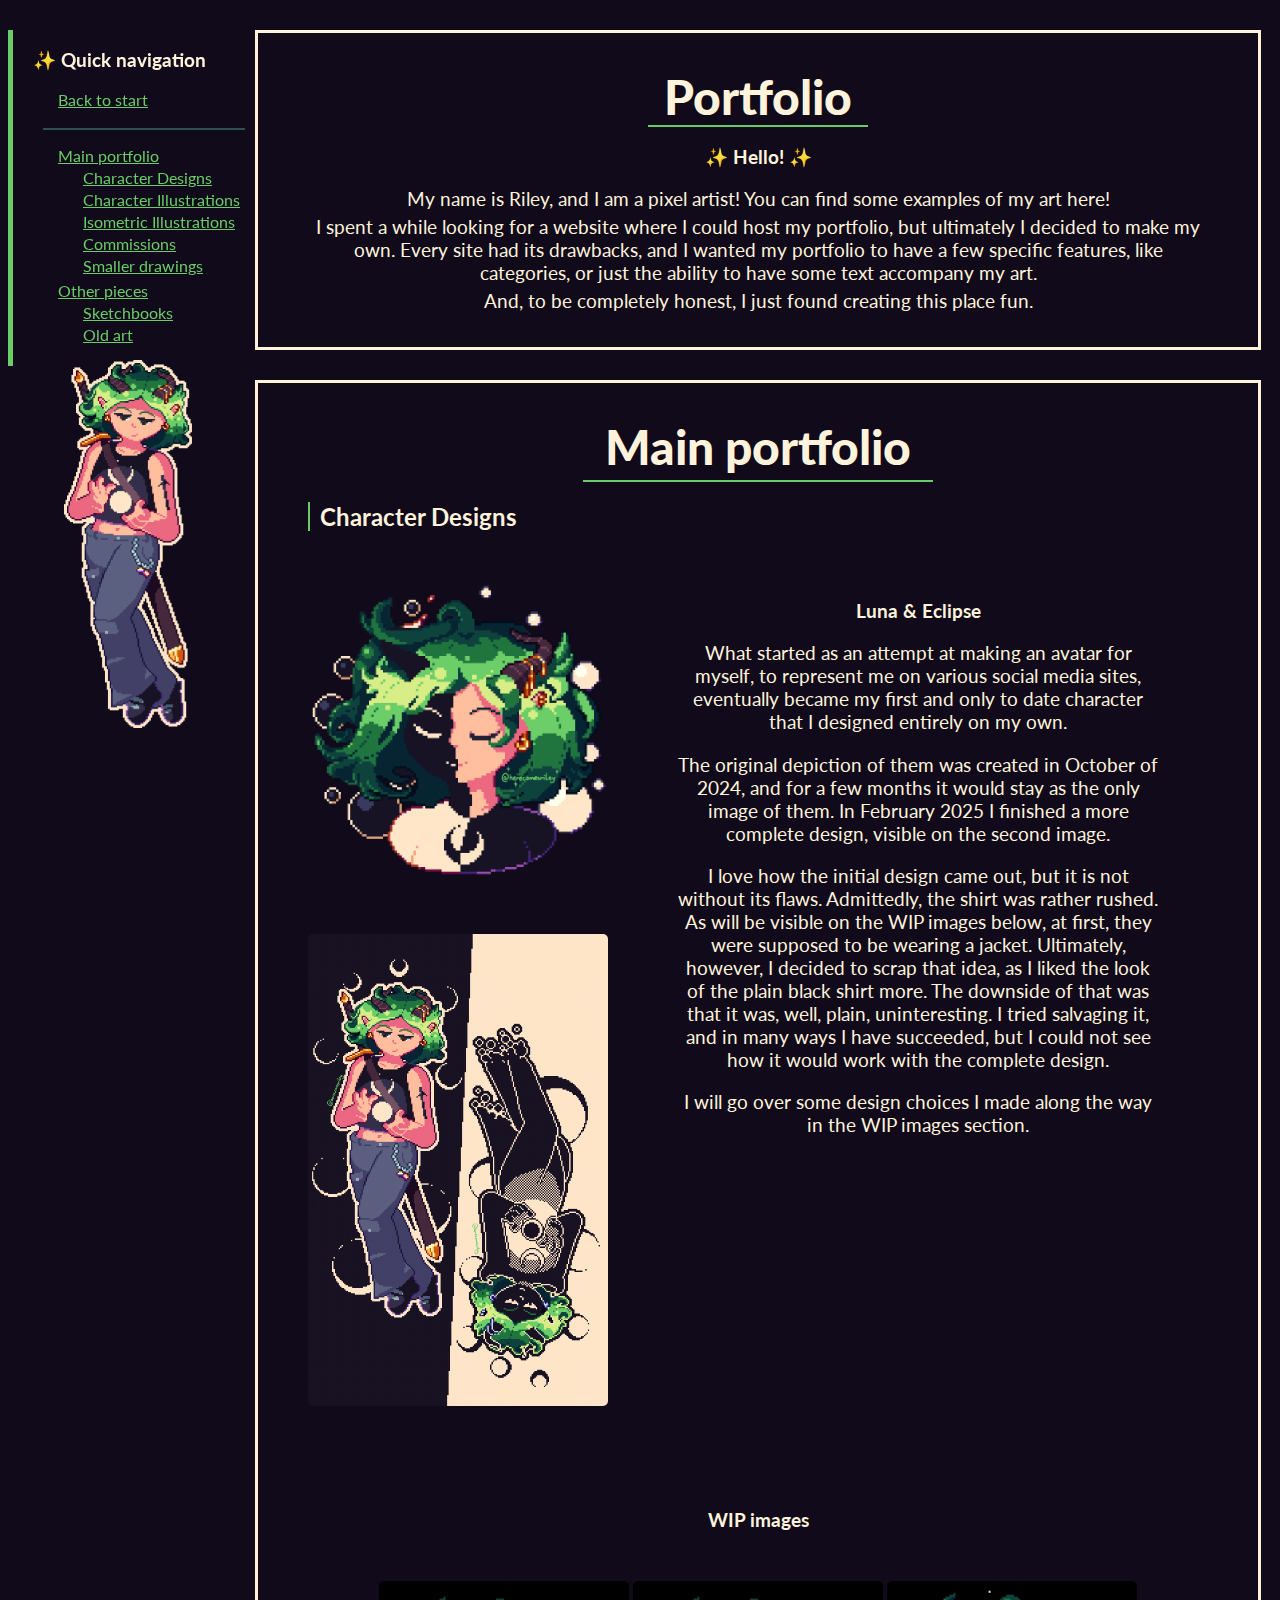
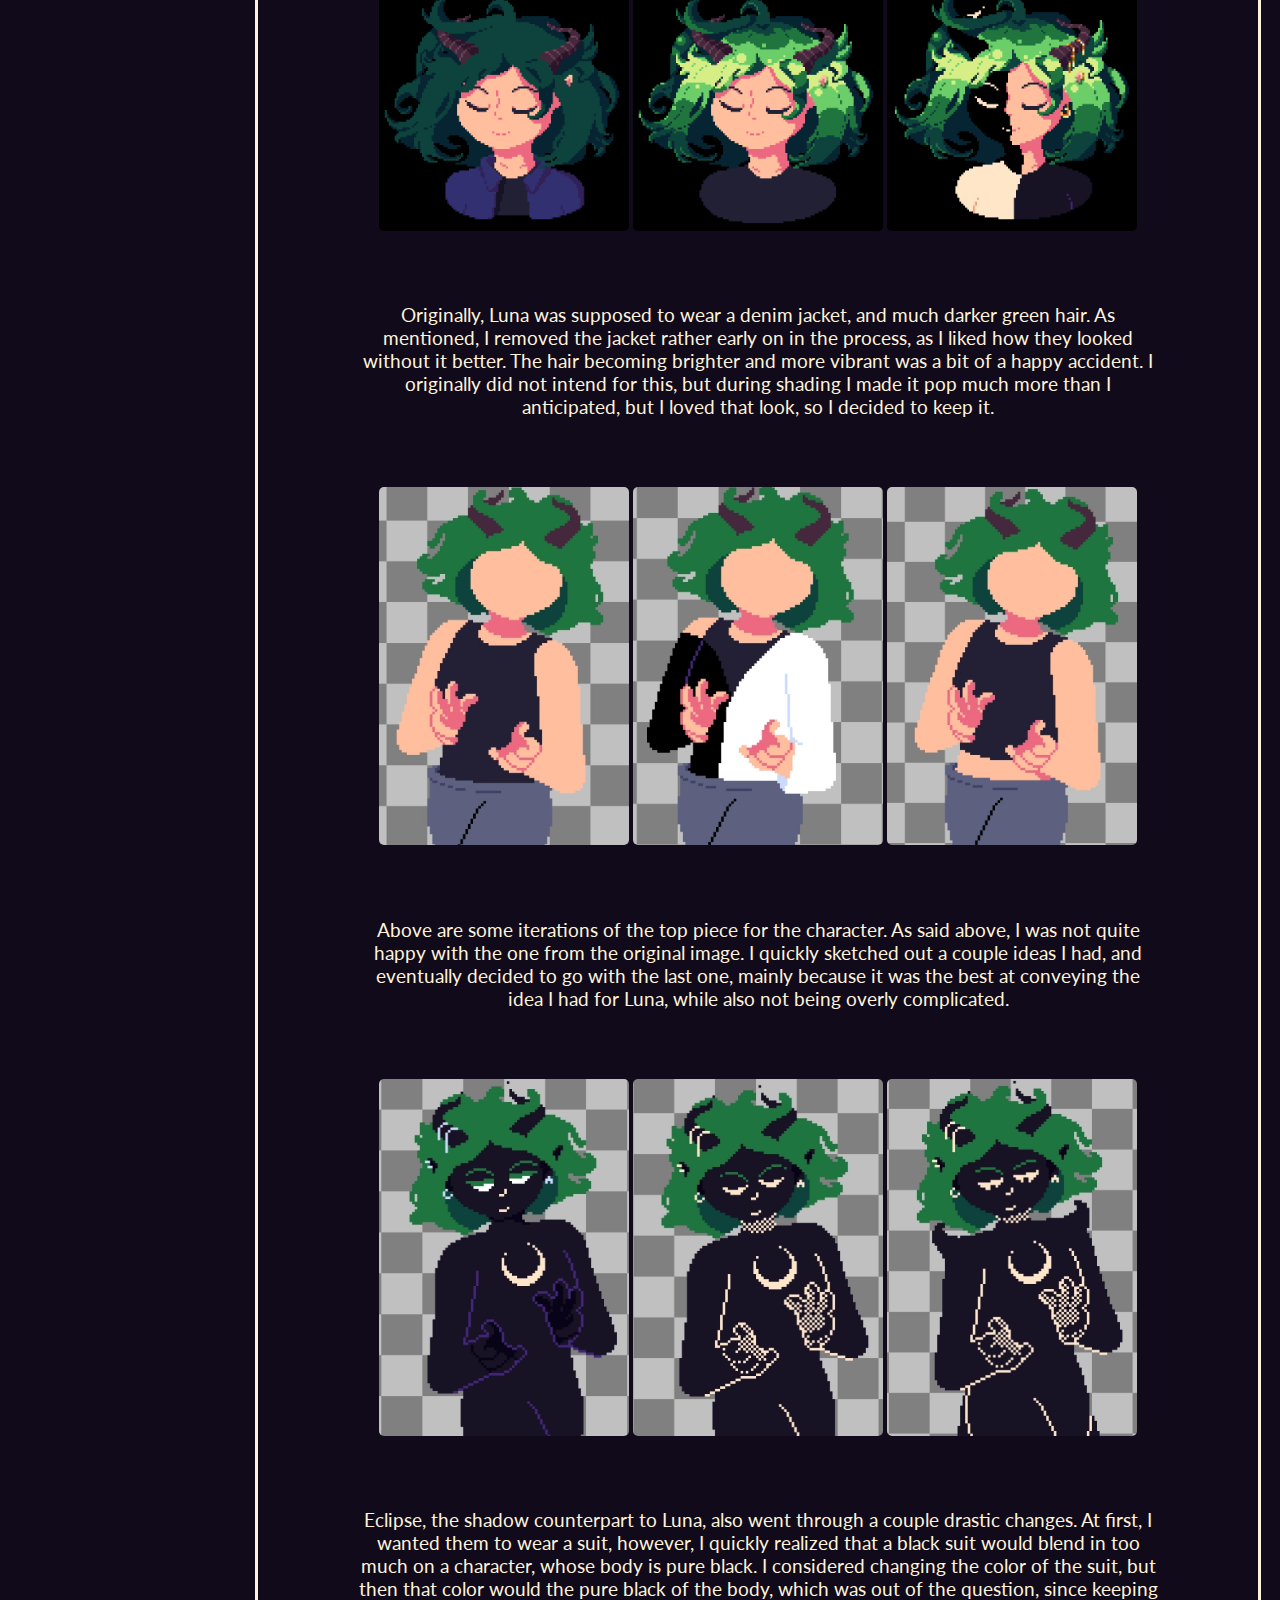
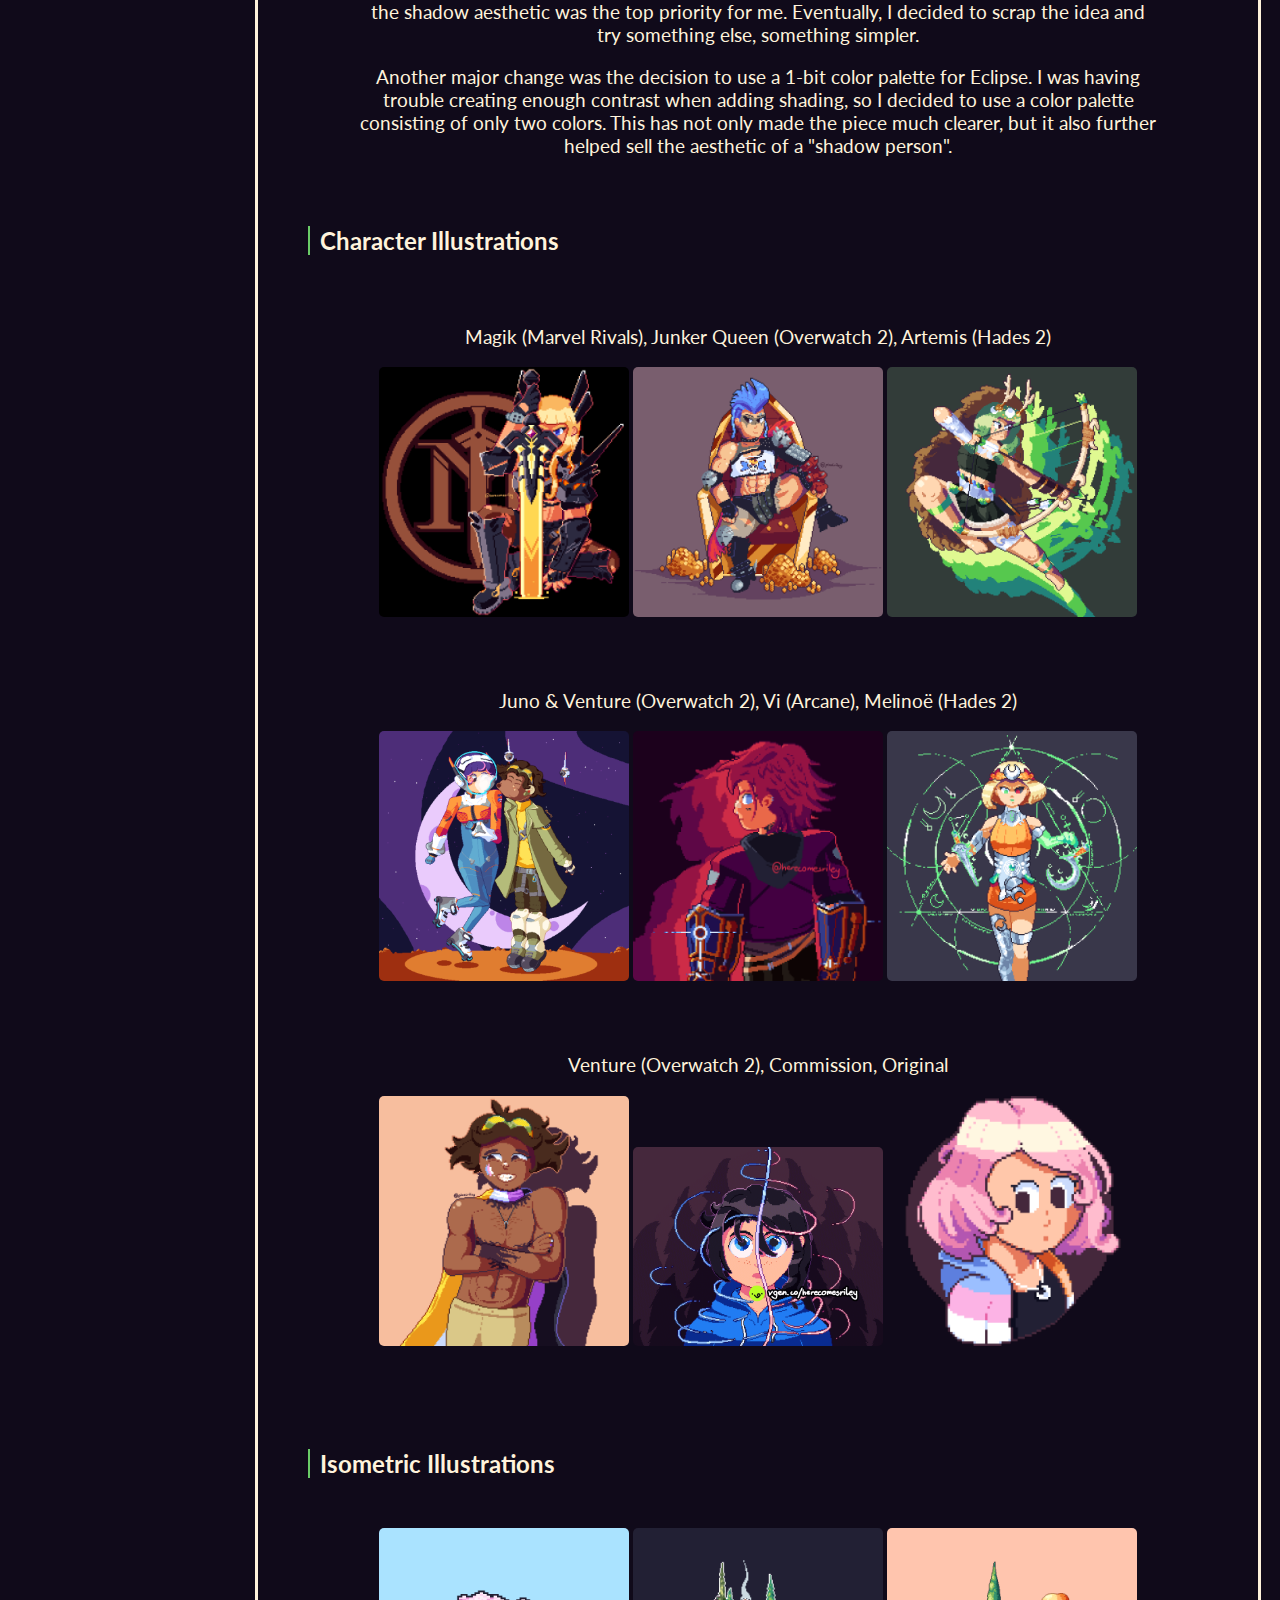
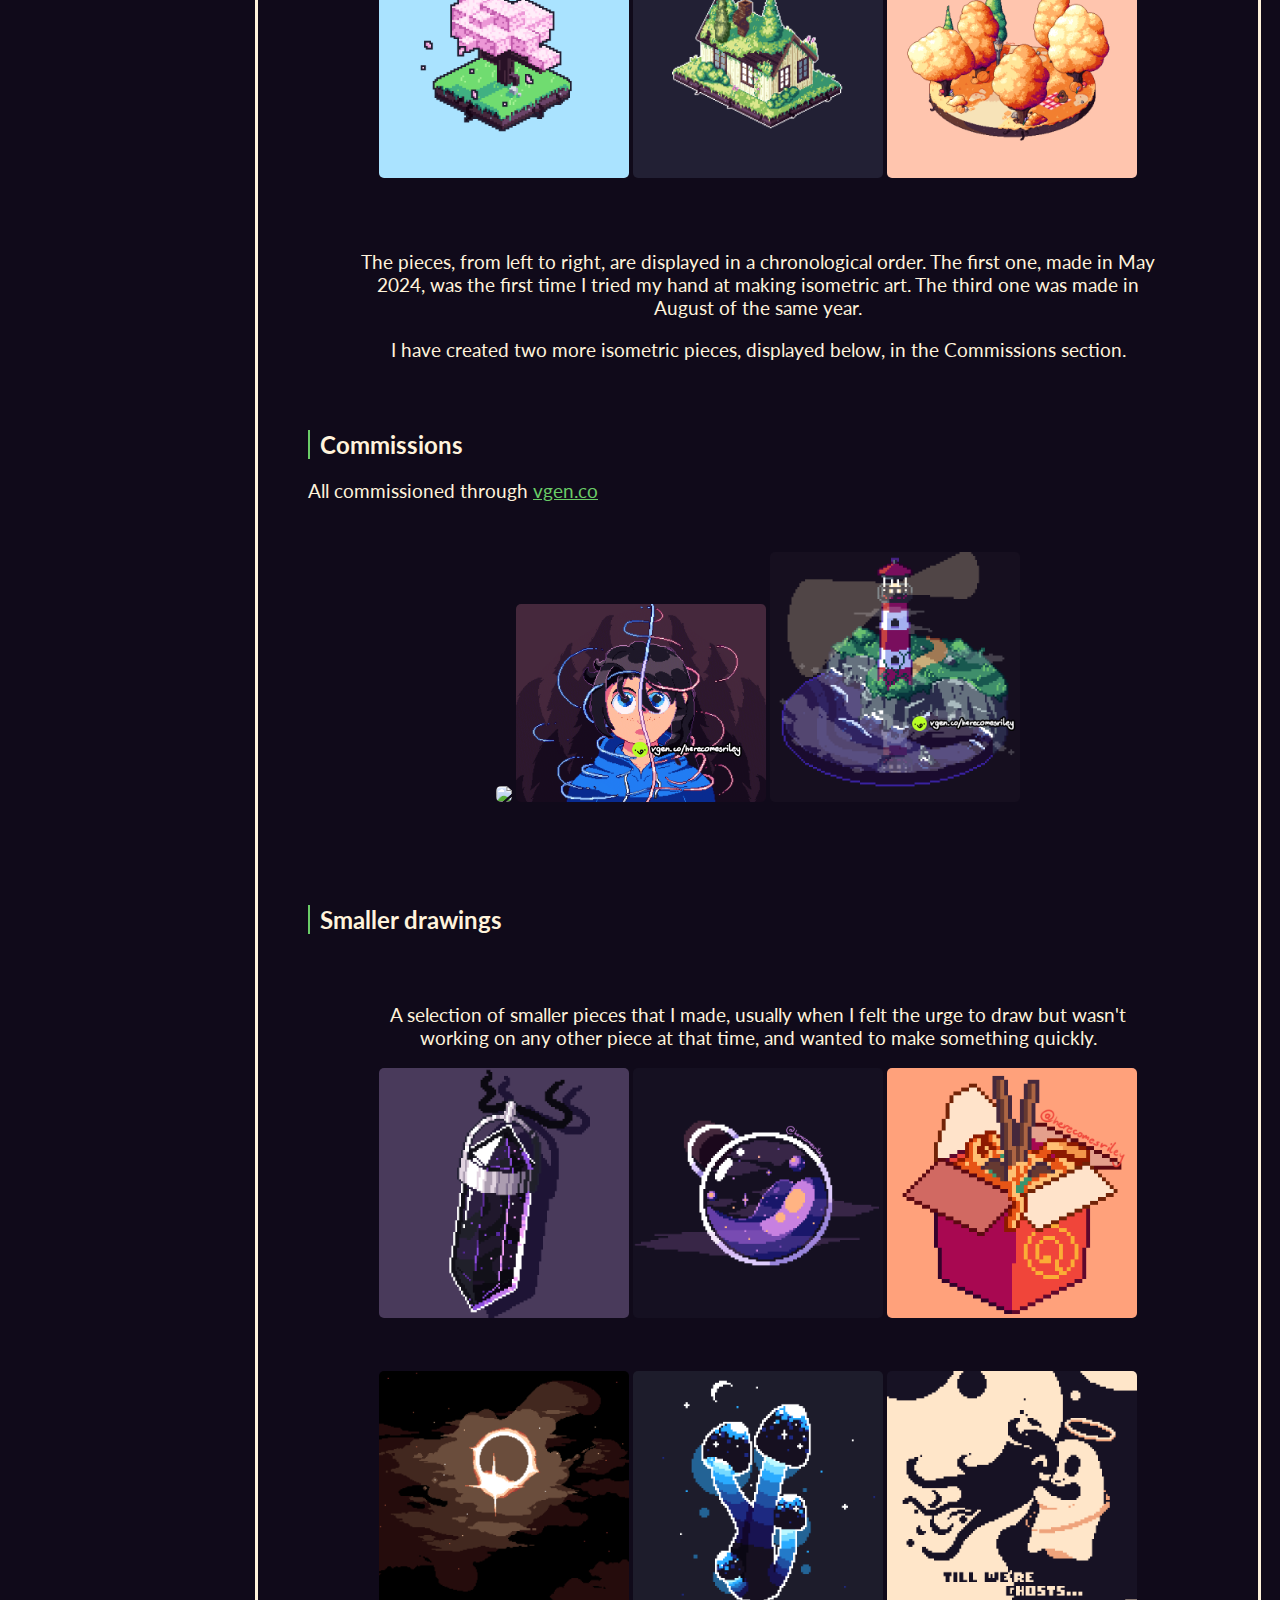
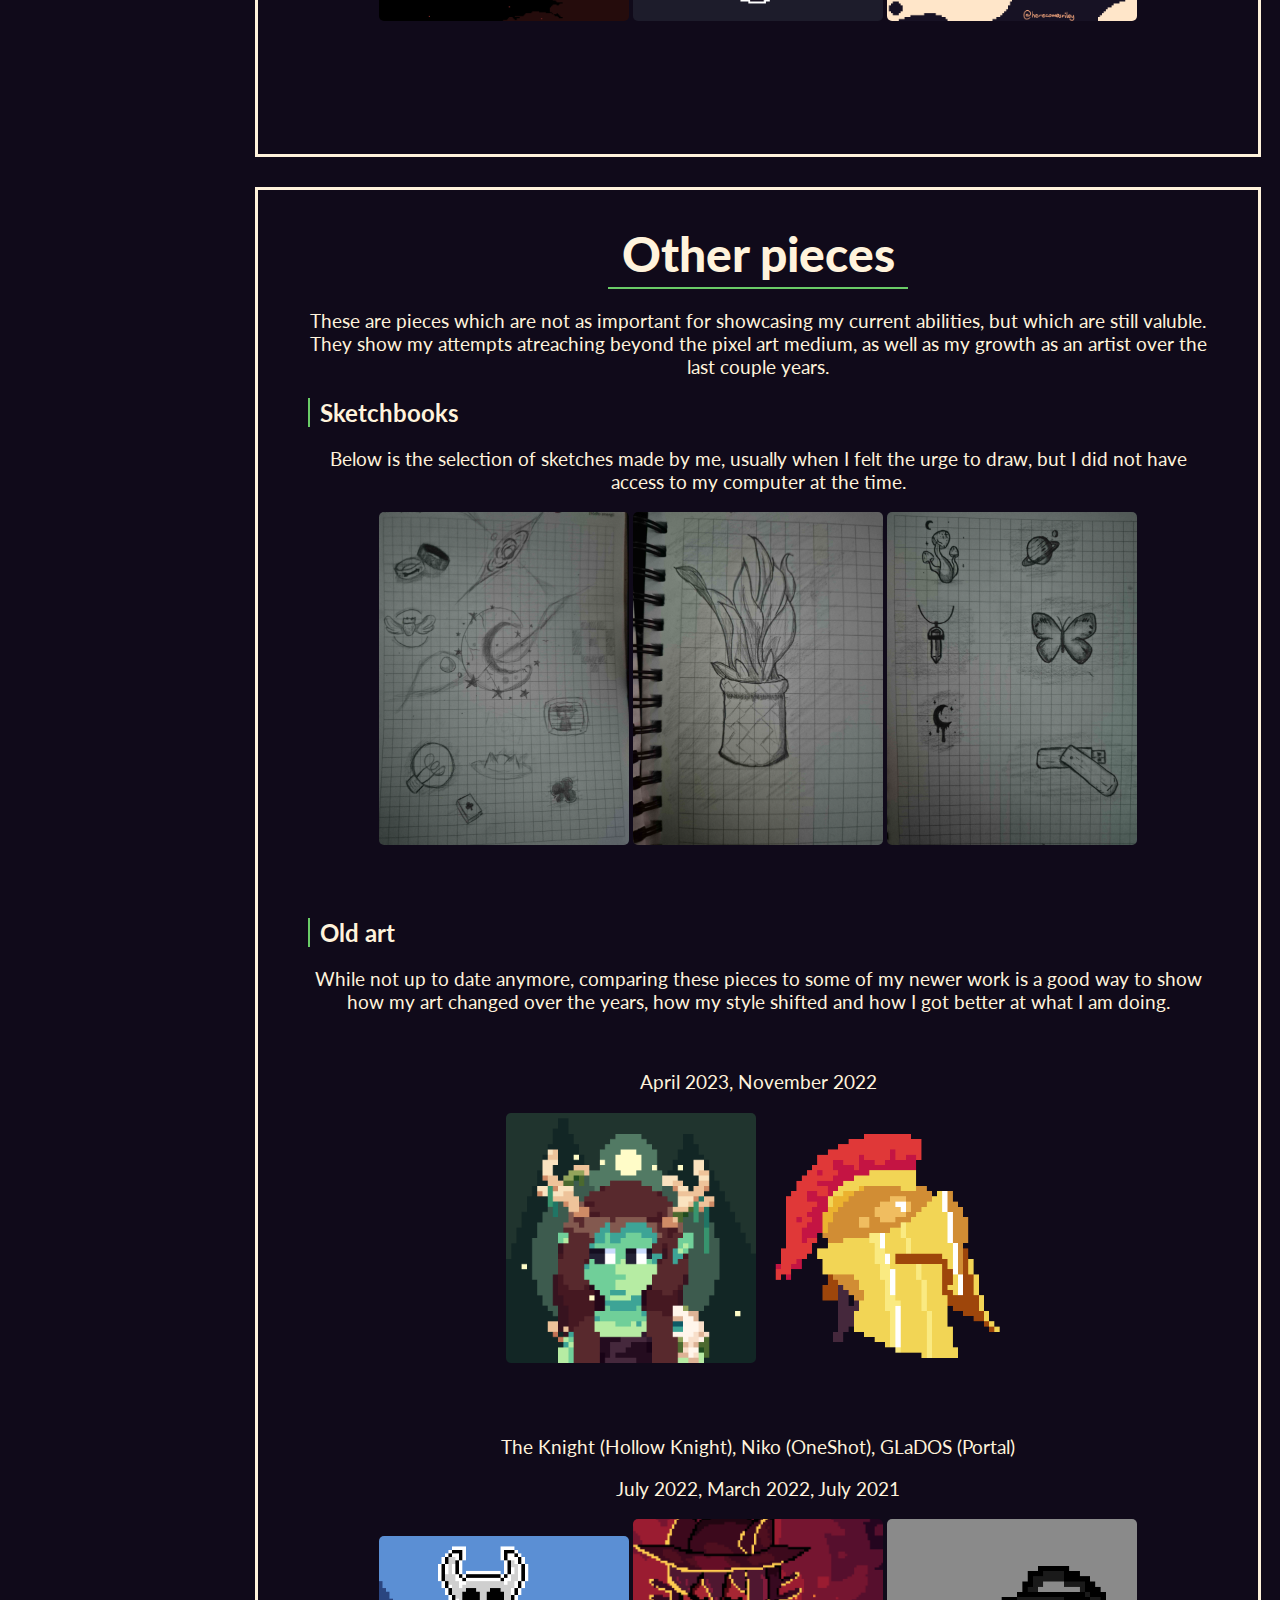
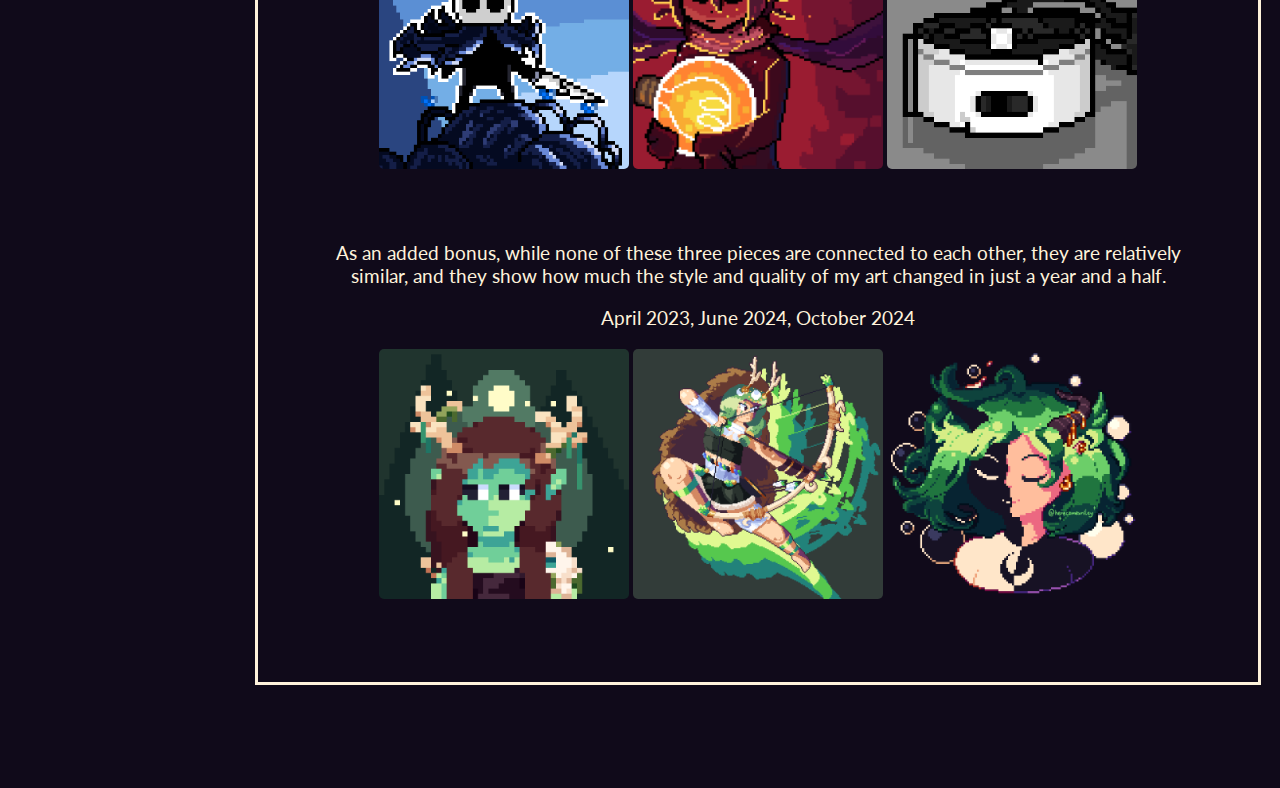
==== portfolio/index.html @ 003c200b "Uploading the portfolio site" ====
<!DOCTYPE html>
<html lang="en">
<head>
    <meta charset="UTF-8">
    <meta name="viewport" content="width=device-width, initial-scale=1.0">

    <link rel="stylesheet" href="style.css">
    <link rel="icon" type="image/x-icon" href="../assets/favicon.png">
    <title>Riley ✨ Portfolio</title>

    <link rel="preconnect" href="https://fonts.googleapis.com">
    <link rel="preconnect" href="https://fonts.gstatic.com" crossorigin>
    <link href="https://fonts.googleapis.com/css2?family=Lato:ital,wght@0,100;0,300;0,400;0,700;0,900;1,100;1,300;1,400;1,700;1,900&display=swap" rel="stylesheet">
</head>
<body>
    <div id="site">
        <div id="luna-eclipse-container">
            <img id="luna" src="/assets/luna.png">
            <img id="eclipse" src="/assets/eclipse.png">
        </div>    
    
        <div id="contents">
            <h3>✨ Quick navigation</h3>
            <ul>
                <li><a href="#start">Back to start</a></li>
            </ul>
            <p class="qnav-separator">
            <ul>
                <li><a href="#main">Main portfolio</a></li>
                <li>
                    <ul>
                        <li><a href="#designs">Character Designs</a></li>
                        <li><a href="#characters">Character Illustrations</a></li>
                        <li><a href="#isometric">Isometric Illustrations</a></li>
                        <li><a href="#commissions">Commissions</a></li>
                        <li><a href="#small">Smaller drawings</a></li>
                    </ul>
                </li>
                <li><a href="#other">Other pieces</a></li>
                <li>
                    <ul>
                        <li><a href="#sketchbooks">Sketchbooks</a></li>
                        <li><a href="#old">Old art</a></li>
                    </ul>
                </li>
            </ul>
            
        </div>
    
        <div class="page" id="start">
            <h1 id="header">Portfolio</h1>
    
            <h3>✨ Hello! ✨</h3>
            <p class="paragraph">My name is Riley, and I am a pixel artist! You can find some examples of my art here!</p>
            <p class="paragraph">I spent a while looking for a website where I could host my portfolio, but ultimately I decided to make my own.
                Every site had its drawbacks, and I wanted my portfolio to have a few specific features, like categories, or just the ability to have some text accompany my art.</p>
            <p class="paragraph">And, to be completely honest, I just found creating this place fun.</p>
        </div>
    
        <div class="page" id="main">
            <h1 id="header-main">Main portfolio</h1>
    
            <h2 id="designs">Character Designs</h2>

            <div class="grid-container">
                <div>
                    <img class="art" src="art/luna_bust.png" alt="A pixel art drawing of a person with green flowy hair. They have horns and elf ears. There are some golden decorations on one of their horns, as well as a golden earring in the shape of the moon in their ear. The right side of their face is completely dark. They are wearing a t-shirt in split colors, white and black. The split occurs at the same point where their face changes to dark. There is a moon sigil on their shirt. There are black and white orbs floating in the background. ">
                    <br>
                    <img class="art" src="art/luna_card.png" alt="A pixel art drawing of two versions of the same character. The right one is upside down. The left one is fully colored, it's a person wearing a crop top with a moon sigil on it, and gray baggy pants. They have a sword with golden elements on their back. They have elf ears and dark brown horns, with golden jewelry on them, as well as vibrant green hair. They have a sword tattooed on their left arm. The right one is drawn using mostly two colors, black and white, with their hair still being vibrant green. Their entire body is pure black. Both of them are holding orbs that illuminate their bodies.">
                </div>
                <div class="grid-item grid-2">
                    <h3>Luna & Eclipse</h3>
                    <p>What started as an attempt at making an avatar for myself, to represent me on various social media sites, eventually became my first and only to date character that I designed entirely on my own.</p>
                    <p>The original depiction of them was created in October of 2024, and for a few months it would stay as the only image of them. In February 2025 I finished a more complete design, visible on the second image.</p>
                    <p>I love how the initial design came out, but it is not without its flaws. Admittedly, the shirt was rather rushed. As will be visible on the WIP images below, at first, they were supposed to be wearing a jacket.
                        Ultimately, however, I decided to scrap that idea, as I liked the look of the plain black shirt more. The downside of that was that it was, well, plain, uninteresting. I tried salvaging it, and in many ways I have succeeded,
                        but I could not see how it would work with the complete design.
                    </p>
                    <p>I will go over some design choices I made along the way in the WIP images section.</p>
                </div>
            </div>

            <h3>WIP images</h3>

            <div class="grid-container">
                <div>
                    <img class="art-3" src="art/wip/luna_bust_1.jpg">
                    <img class="art-3" src="art/wip/luna_bust_2.jpg">
                    <img class="art-3" src="art/wip/luna_bust_3.jpg">
                </div>
                <div>
                    <p>Originally, Luna was supposed to wear a denim jacket, and much darker green hair. As mentioned, I removed the jacket rather early on in the process, as I liked how they looked without it better.
                        The hair becoming brighter and more vibrant was a bit of a happy accident. I originally did not intend for this, but during shading I made it pop much more than I anticipated, but I loved that look,
                        so I decided to keep it.
                    </p>
                </div>
            </div>

            <div class="grid-container">
                <div>
                    <img class="art-3" src="art/wip/luna_card_shirt_1.png">
                    <img class="art-3" src="art/wip/luna_card_shirt_2.png">
                    <img class="art-3" src="art/wip/luna_card_shirt_3.png">
                </div>
                <div>
                    <p>Above are some iterations of the top piece for the character. As said above, I was not quite happy with the one from the original image. I quickly sketched out a couple ideas I had, and eventually decided
                        to go with the last one, mainly because it was the best at conveying the idea I had for Luna, while also not being overly complicated.
                    </p>
                </div>
            </div>

            <div class="grid-container">
                <div>
                    <img class="art-3" src="art/wip/eclipse_card_1.png">
                    <img class="art-3" src="art/wip/eclipse_card_2.png">
                    <img class="art-3" src="art/wip/eclipse_card_3.png">
                </div>
                <div>
                    <p>Eclipse, the shadow counterpart to Luna, also went through a couple drastic changes. At first, I wanted them to wear a suit, however, I quickly realized that a black suit would blend in too much on a character, 
                        whose body is pure black. I considered changing the color of the suit, but then that color would the pure black of the body, which was out of the question, since keeping the shadow aesthetic was the top priority for me.
                        Eventually, I decided to scrap the idea and try something else, something simpler.
                    </p>
                    <p>
                        Another major change was the decision to use a 1-bit color palette for Eclipse. I was having trouble creating enough contrast when adding shading, so I decided to use a color palette consisting of only two colors.
                        This has not only made the piece much clearer, but it also further helped sell the aesthetic of a "shadow person".
                    </p>
                </div>
            </div>

            <h2 id="characters">Character Illustrations</h2>

            <div class="grid-container">
                <div>
                    <p>
                        Magik (Marvel Rivals), Junker Queen (Overwatch 2), Artemis (Hades 2)
                    </p>
                </div>
                <div>
                    <img class="art-3" src="art/magik.png">
                    <img class="art-3" src="art/jq.png">
                    <img class="art-3" src="art/hunt.png">
                </div>
                
                <div>
                    <p>
                        Juno & Venture (Overwatch 2), Vi (Arcane), Melinoë (Hades 2)
                    </p>
                </div>
                <div>
                    <img class="art-3" src="art/spacerocks.png">
                    <img class="art-3" src="art/vi.png">
                    <img class="art-3" src="art/melinoe.png">
                </div>

                <div>
                    <p>
                        Venture (Overwatch 2), Commission, Original
                    </p>
                </div>
                <div>
                    <img class="art-3" src="art/venture.png">
                    <img class="art-3" src="art/comm3.png">
                    <img class="art-3" src="art/pink.png">
                </div>
            </div>

            <h2 id="isometric">Isometric Illustrations</h2>

            <div class="grid-container">
                <div>
                    <img class="art-3" src="art/cherry_blossom.png">
                    <img class="art-3" src="art/overgrown.png">
                    <img class="art-3" src="art/autumn.png">
                </div>
                <div>
                    <p>
                        The pieces, from left to right, are displayed in a chronological order. The first one, made in May 2024, was the first time I tried my hand at making isometric art. The third one was made in August of the same year.
                    </p>
                    <p>I have created two more isometric pieces, displayed below, in the Commissions section.</p>
                </div>
            </div>

            <h2 id="commissions">Commissions</h2>

            <p style="text-align: left;">All commissioned through <a href="https://vgen.co/herecomesriley">vgen.co</a></p>

            <div class="grid-container">
                <div>
                    <img class="art-3" src="art/comm1.gif">
                    <img class="art-3" src="art/comm3.png">
                    <img class="art-3" src="art/comm2.png">
                </div>
            </div>

            <h2 id="small">Smaller drawings</h2>

            <div class="grid-container">
                <div>
                    <p>A selection of smaller pieces that I made, usually when I felt the urge to draw but wasn't working on any other piece at that time, and wanted to make something quickly.
                    </p>
                </div>
                <div>
                    <img class="art-3" src="art/crystal.png">
                    <img class="art-3" src="art/flask.png">
                    <img class="art-3" src="art/noodledoodle.png">
                </div>
                <div>
                    <img class="art-3" src="art/eclipse.png">
                    <img class="art-3" src="art/mushrooms.png">
                    <img class="art-3" src="art/tillwereghosts.png">
                </div>
            </div>
        </div>
    
        <div class="page" id="other">
            <h1 id="header-other">Other pieces</h1>

            <p>These are pieces which are not as important for showcasing my current abilities, but which are still valuble. They show my attempts atreaching beyond the pixel art medium, as well as my growth as an artist over the last couple years.</p>
    
            <h2 id="sketchbooks">Sketchbooks</h2>

            <div>
                <p>
                    Below is the selection of sketches made by me, usually when I felt the urge to draw, but I did not have access to my computer at the time.
                </p>
            </div>
            <div>
                <img class="art-3" src="art/sketch/sketch1.jpg">
                <img class="art-3" src="art/sketch/sketch2.jpg">
                <img class="art-3" src="art/sketch/sketch3.jpg">
            </div>

            <h2 id="old">Old art</h2>
            <p>
                While not up to date anymore, comparing these pieces to some of my newer work is a good way to show how my art changed over the years, how my style shifted and how I got better at what I am doing.
            </p>
            <br>
            <p>April 2023, November 2022</p>
            <div>
                <img class="art-3" src="art/old/forest_spirit.png">
                <img class="art-3" src="art/old/spartan_helmet.png">
            </div>

            <div>
                <p>
                    The Knight (Hollow Knight), Niko (OneShot), GLaDOS (Portal)
                </p>
                <p>
                    July 2022, March 2022, July 2021
                </p>
            </div>
            <div>
                <img class="art-3" src="art/old/hollow.png">
                <img class="art-3" src="art/old/niko.png">
                <img class="art-3" src="art/old/still_alive.gif">
            </div>

            <div>
                <p>
                    As an added bonus, while none of these three pieces are connected to each other, they are relatively similar, and they show how much the style and quality of my art changed in just a year and a half.
                </p>
                <p>
                    April 2023, June 2024, October 2024
                </p>
            </div>
            <div>
                <img class="art-3" src="art/old/forest_spirit.png">
                <img class="art-3" src="art/hunt.png">
                <img class="art-3" src="art/luna_bust.png">
            </div>
        </div>
    </div>
    <br><br><br><br><br>
    <script src="script.js"></script>
</body>
</html>
---- portfolio/style.css ----
:root {
    --accent-color: #6ACC67;
    --accent-color-highlight: #D5ED85;

    --black: #100a1a;
    --white: #fff3dc;
}

body {
    background-color: var(--black);
    color: var(--white);
    font-family: "Lato", serif;
    font-weight: 400;
    font-style: normal;
}

#site {
    min-width: 1500px;
}

#contents {
    border-left: 5px solid var(--accent-color);

    padding-left: 20px;

    position: fixed;
}

li {
    list-style-type: none;
    
    margin-left: -20px;

    padding-left: 5px;
    padding-bottom: 3px;
}

.page {
    margin: auto;
    margin-top: 30px;
    padding-top: 15px;
    padding-bottom: 30px;
    border: 3px solid var(--white);
    text-align: center;
    width: 1000px;
}

h1 {
    font-weight: 900;
    font-style: normal;
    font-size: xxx-large;

    padding-top: 20px;
    border-bottom: var(--accent-color) solid 2px;
    margin: auto;
}

#header {
    width: 220px;
}

#header-main {
    width: 350px;
    padding-bottom: 5px;
}

#header-other {
    width: 300px;
    padding-bottom: 5px;
}

h2 {
    border-left: var(--accent-color) solid 2px;
    margin-top: 20px;
    text-align: left;
    margin-left: 50px;
    padding-left: 10px;
}

a {
    color: var(--accent-color);
}

a:hover {
    color: var(--accent-color-highlight)
}

p {
    margin-left: 50px;
    margin-right: 50px;
    font-size: larger;
}

.paragraph {
    margin-top: 1px;
    margin-bottom: 5px;
}

.qnav-separator {
    border: 1px darkslategray solid;
    margin-left: 10px;
    width: 200px;
    margin-top: 0px;
    margin-bottom: 0px
}

#luna-eclipse-container {
    top: 40%;
    width: 100%;
    position: fixed;
    min-width: 1500px;
}

#luna, #eclipse {
    width: 10%; 
    position: fixed;
}

#luna {
    left: 5%;
    display: block;
}

#eclipse {
    left: 85%;
}

.art {
    max-width: 300px;
    min-width: 100px;
    width: 100%;
    margin-bottom: 50px;
    border-radius: 5px;
}

.art-3 {
    max-width: 250px;
    margin-bottom: 50px;
    border-radius: 5px;
}

.grid-text-3 {
    width: 33%;
}

.grid-container {
    display: grid;
    margin: 50px;
}

.grid-item {
    margin-left: 20px;
}

.grid-2 {
    grid-column-start: 2;
}
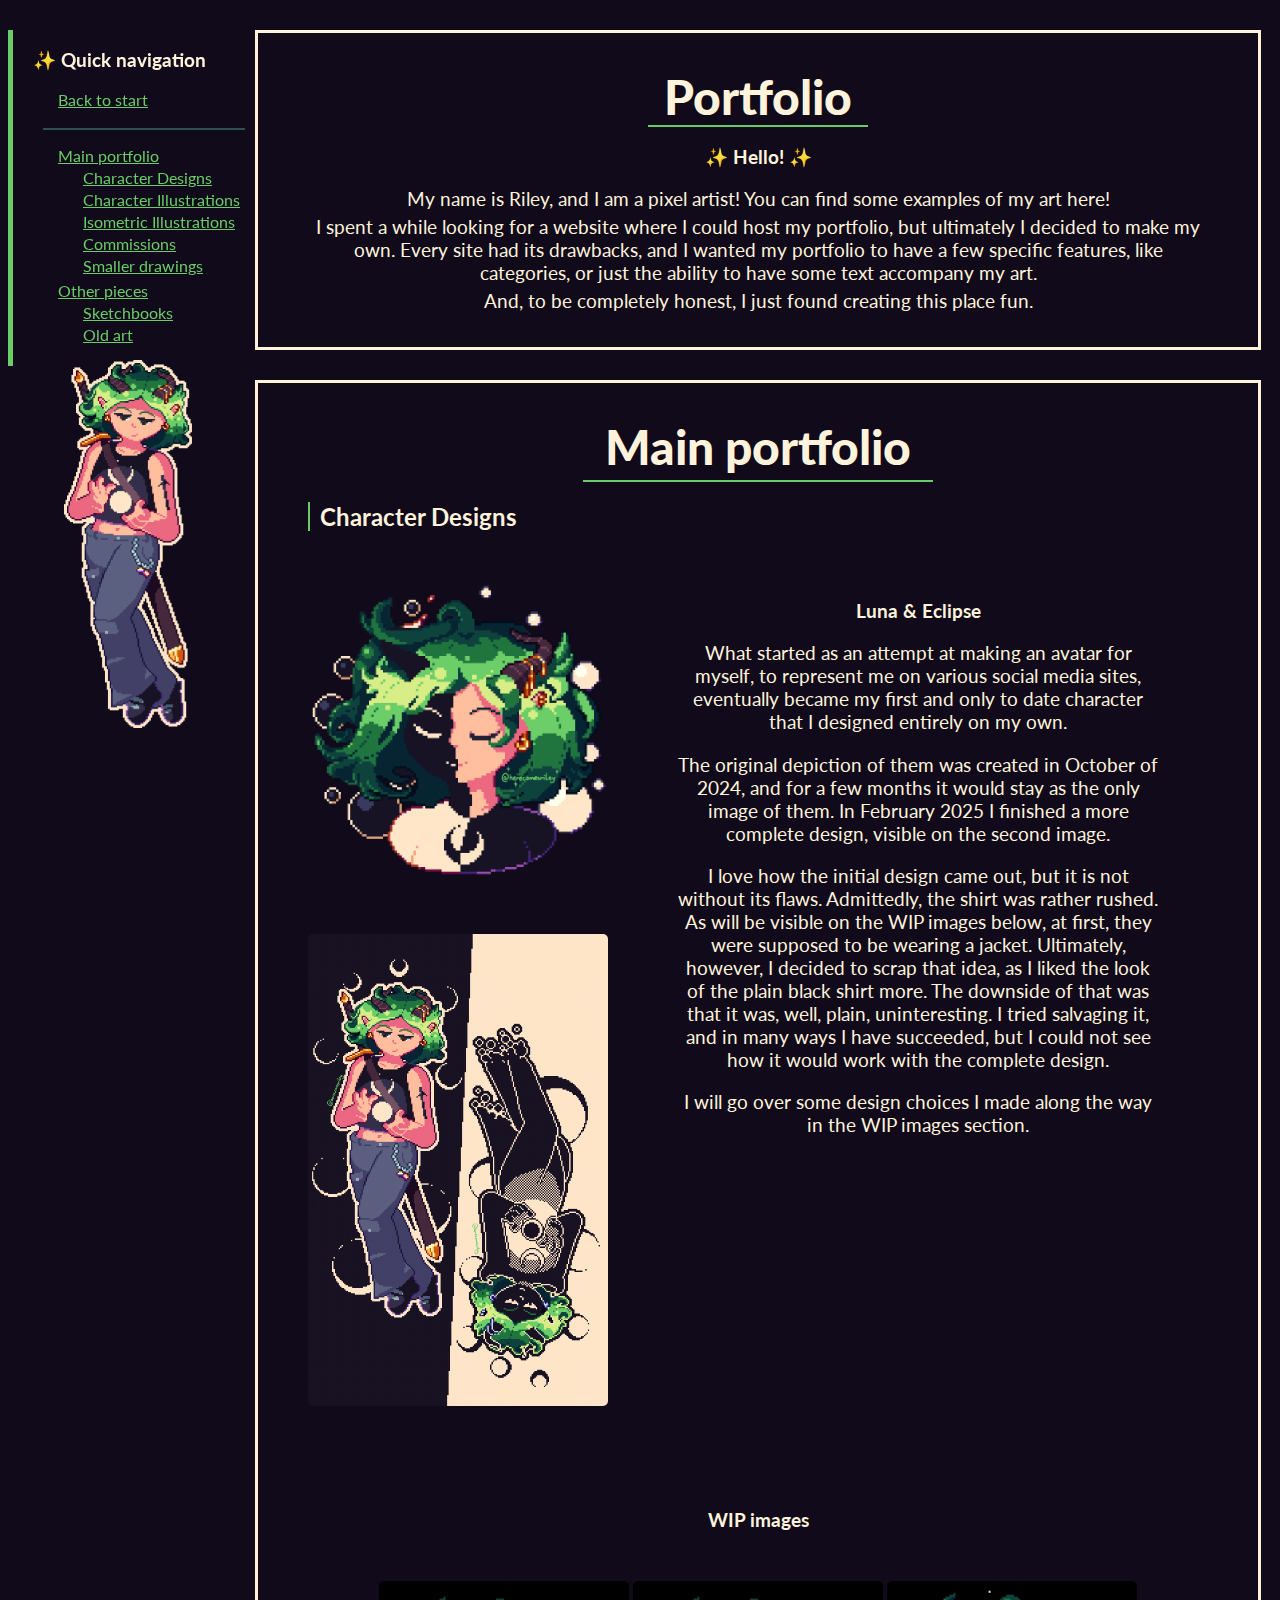
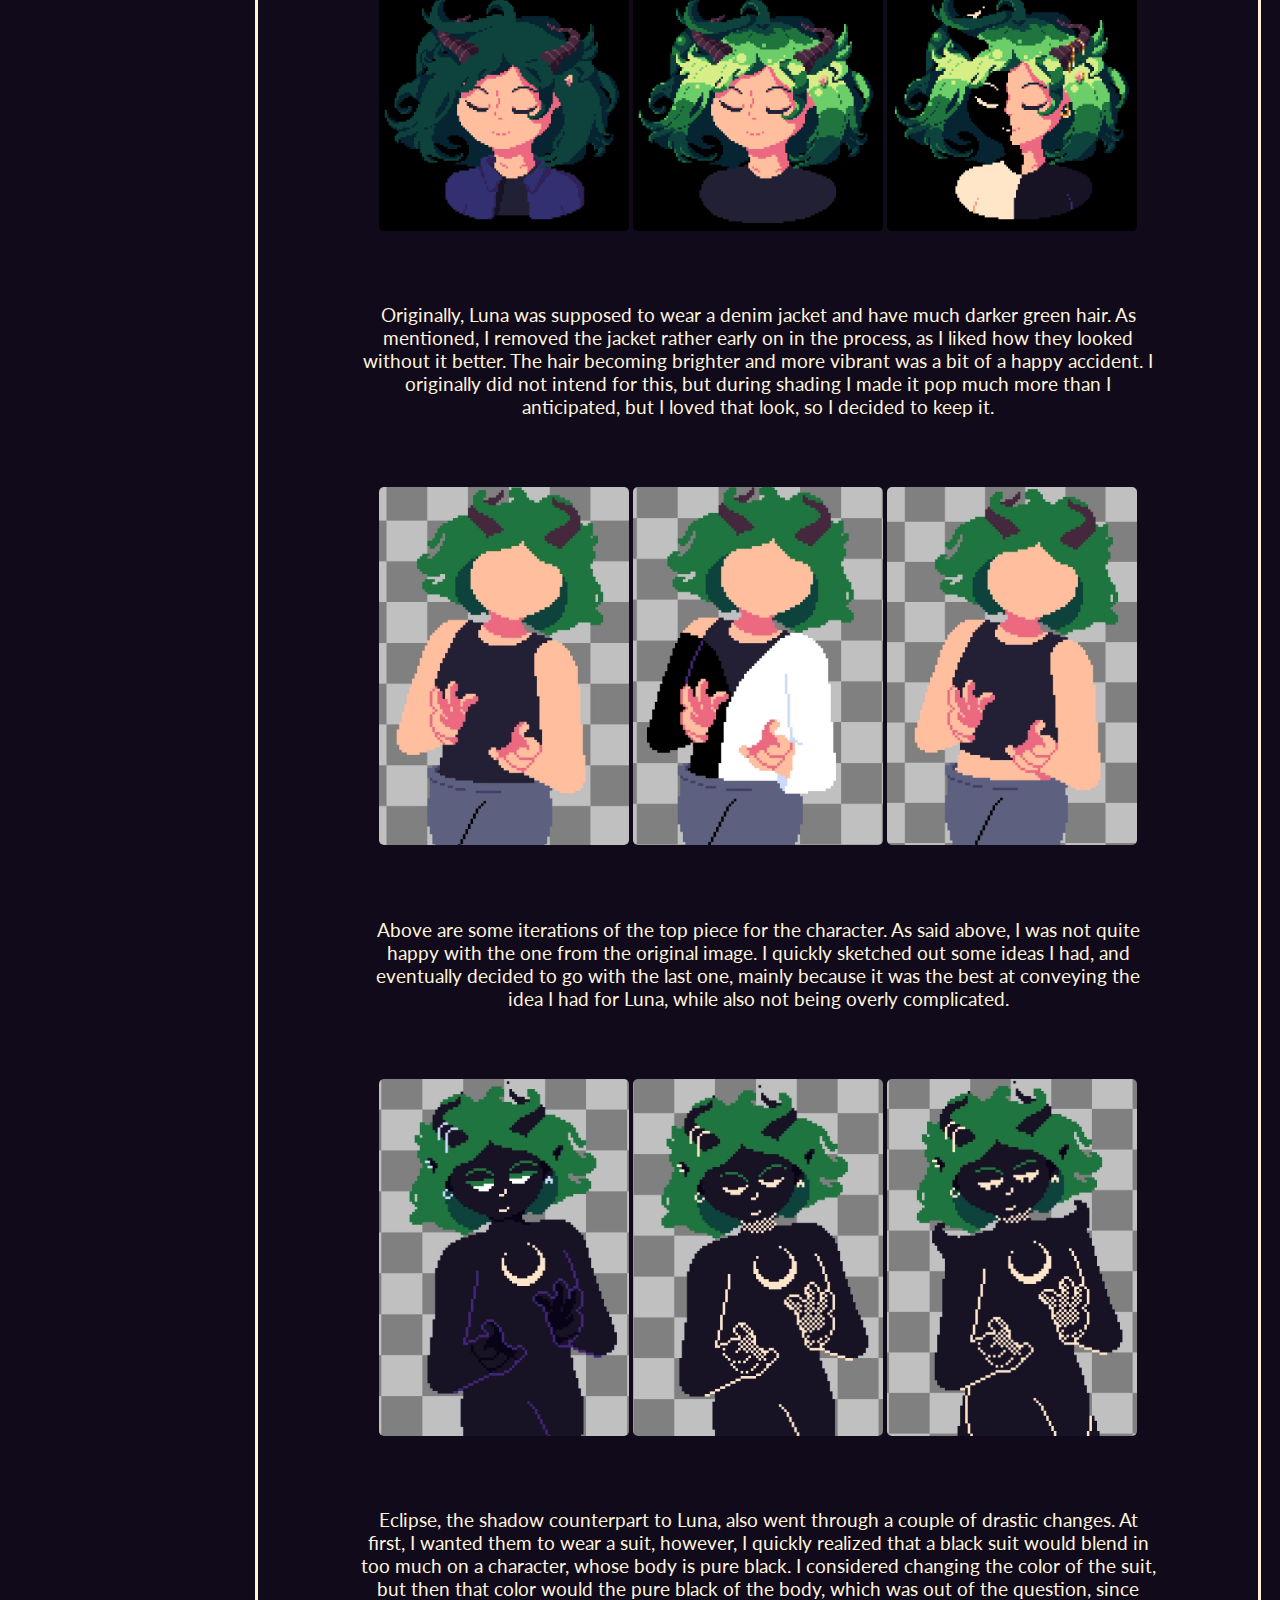
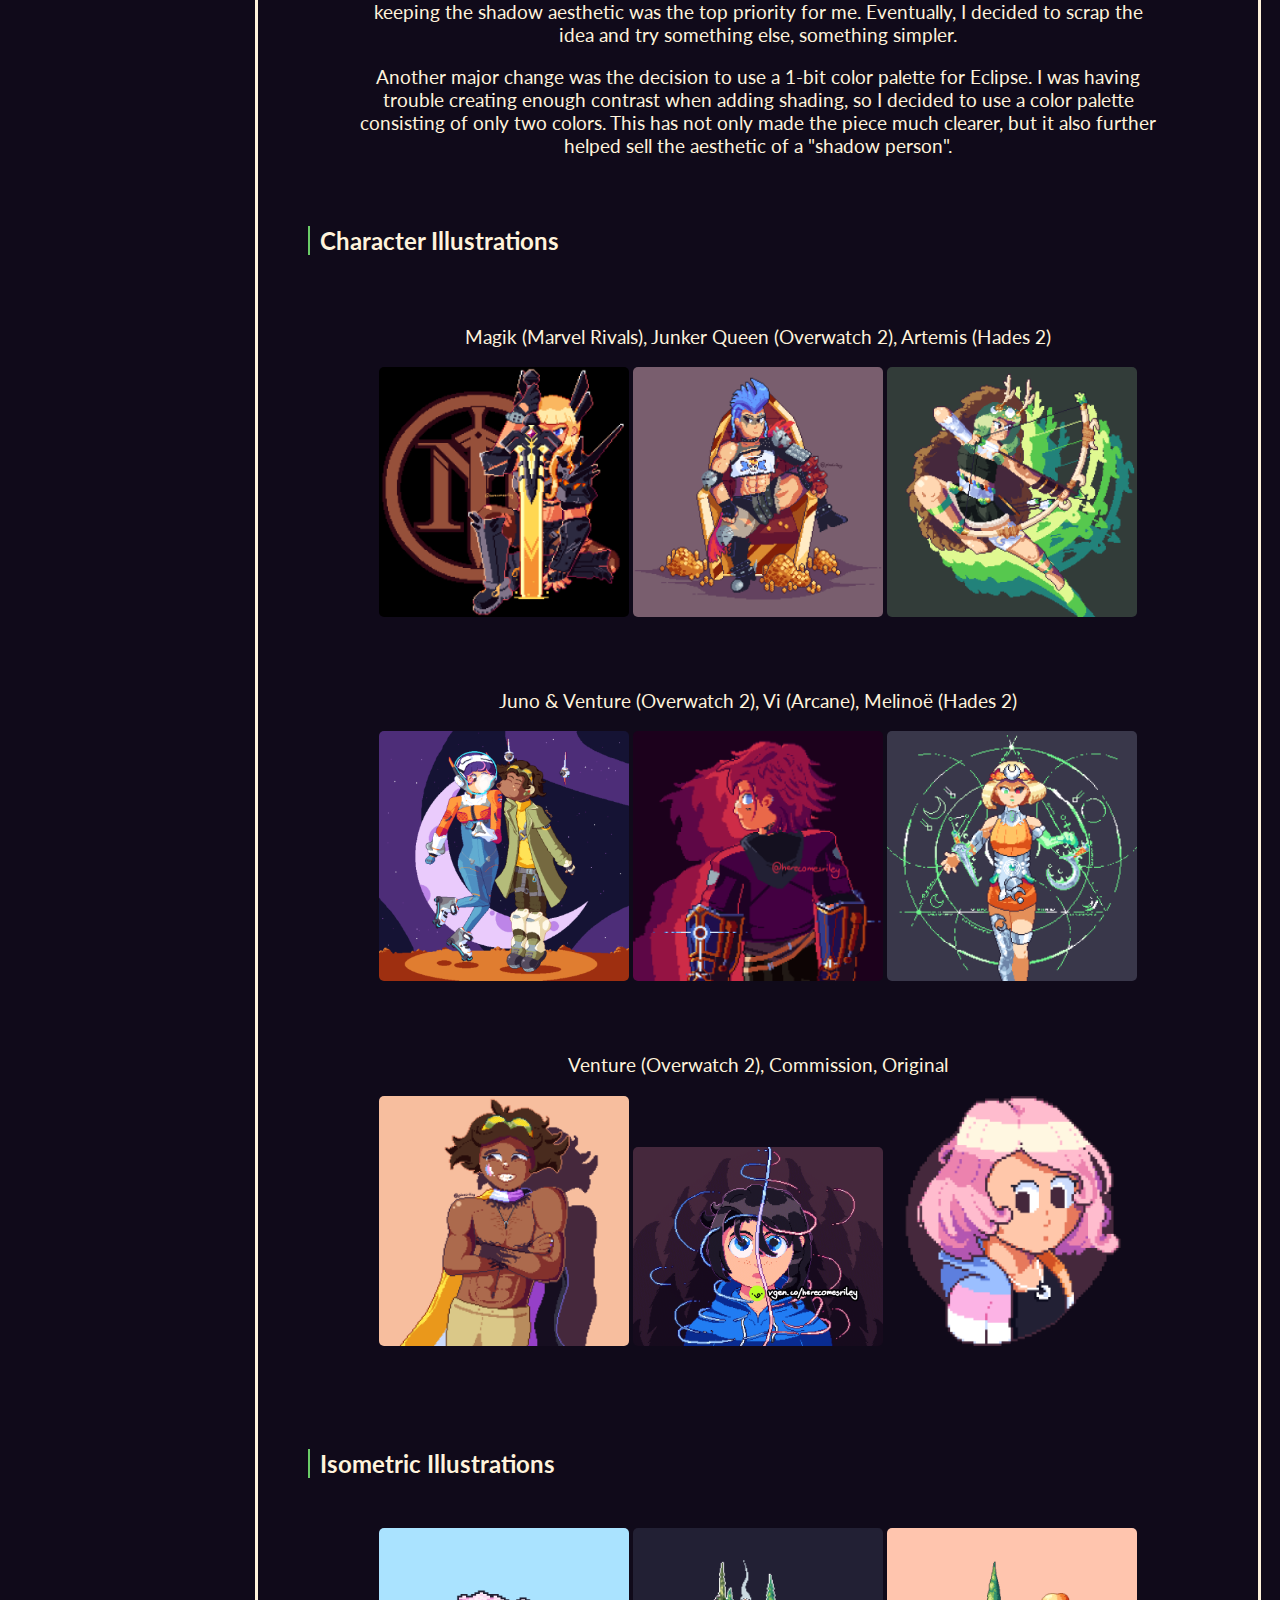
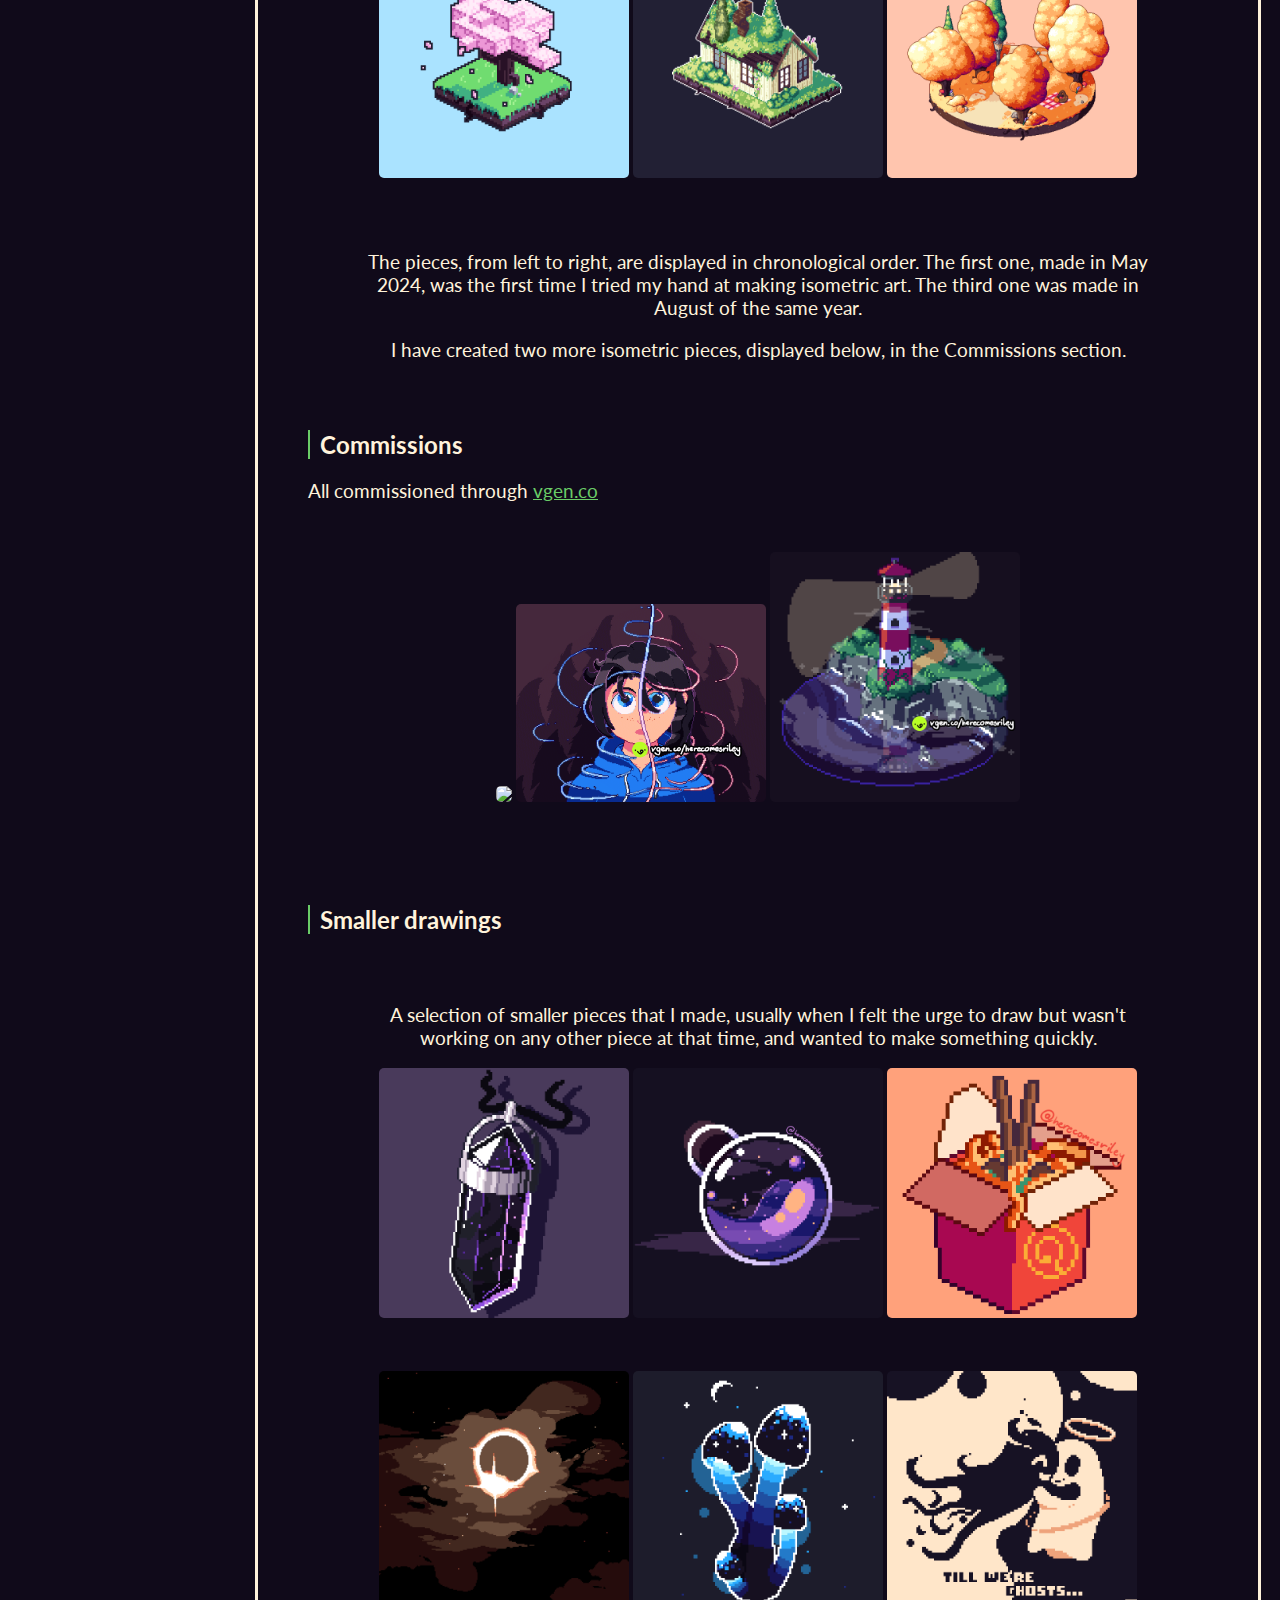
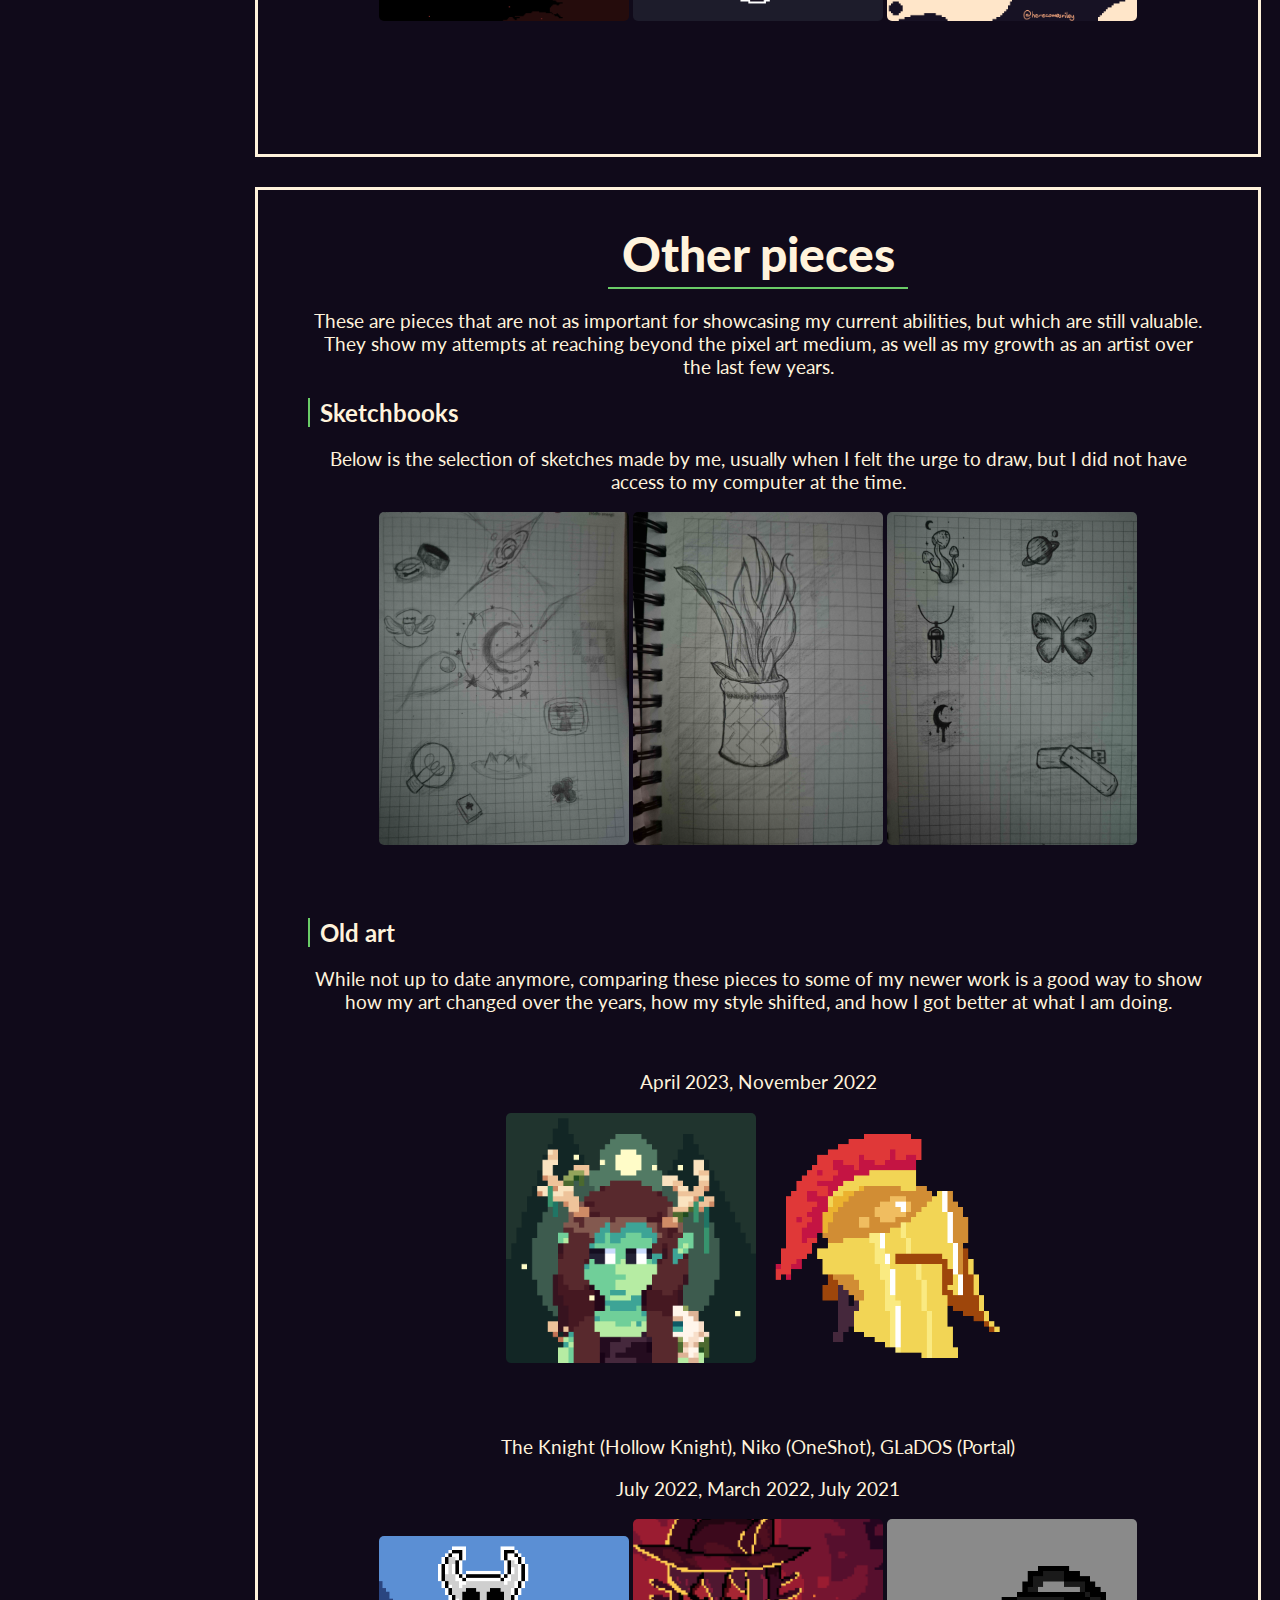
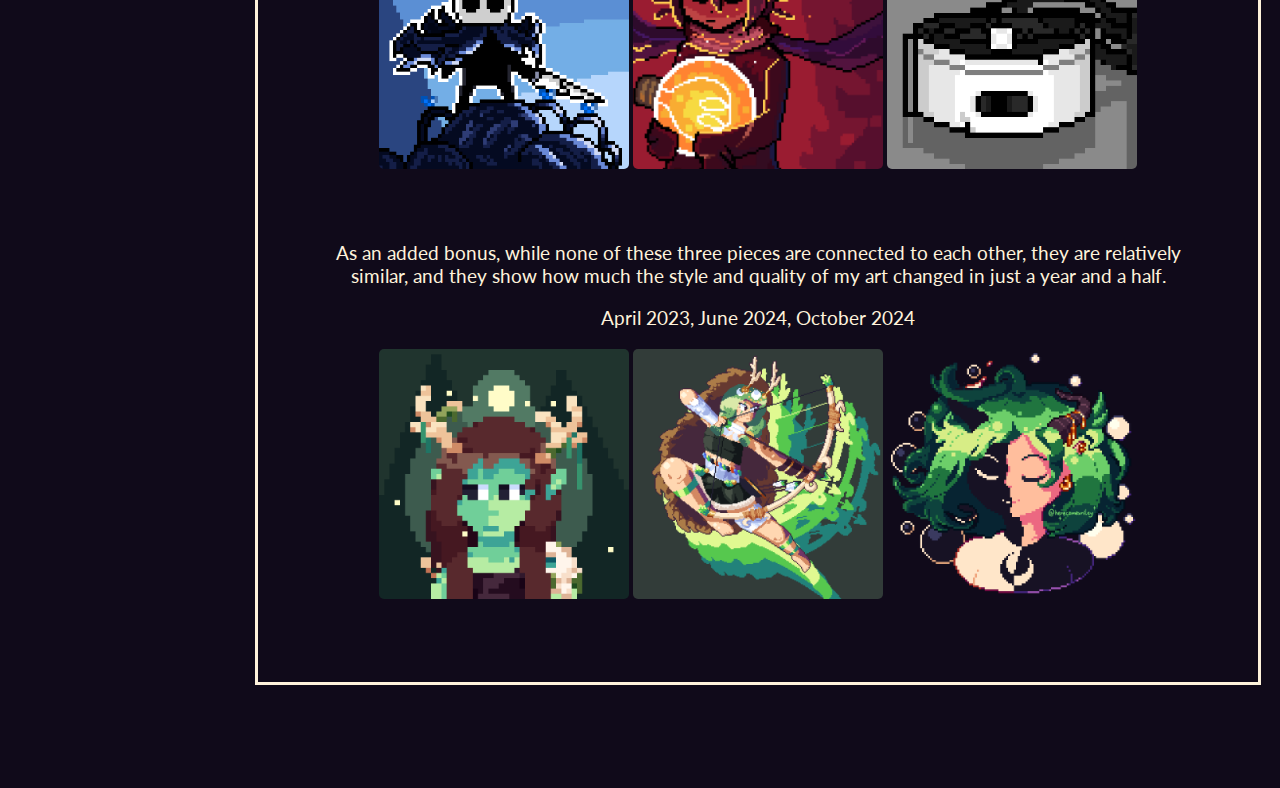
==== commit bd160f62: "Add files via upload" ====
--- a/portfolio/index.html
+++ b/portfolio/index.html
@@ -89,7 +89,7 @@
                     <img class="art-3" src="art/wip/luna_bust_3.jpg">
                 </div>
                 <div>
-                    <p>Originally, Luna was supposed to wear a denim jacket, and much darker green hair. As mentioned, I removed the jacket rather early on in the process, as I liked how they looked without it better.
+                    <p>Originally, Luna was supposed to wear a denim jacket and have much darker green hair. As mentioned, I removed the jacket rather early on in the process, as I liked how they looked without it better.
                         The hair becoming brighter and more vibrant was a bit of a happy accident. I originally did not intend for this, but during shading I made it pop much more than I anticipated, but I loved that look,
                         so I decided to keep it.
                     </p>
@@ -103,7 +103,7 @@
                     <img class="art-3" src="art/wip/luna_card_shirt_3.png">
                 </div>
                 <div>
-                    <p>Above are some iterations of the top piece for the character. As said above, I was not quite happy with the one from the original image. I quickly sketched out a couple ideas I had, and eventually decided
+                    <p>Above are some iterations of the top piece for the character. As said above, I was not quite happy with the one from the original image. I quickly sketched out some ideas I had, and eventually decided
                         to go with the last one, mainly because it was the best at conveying the idea I had for Luna, while also not being overly complicated.
                     </p>
                 </div>
@@ -116,7 +116,7 @@
                     <img class="art-3" src="art/wip/eclipse_card_3.png">
                 </div>
                 <div>
-                    <p>Eclipse, the shadow counterpart to Luna, also went through a couple drastic changes. At first, I wanted them to wear a suit, however, I quickly realized that a black suit would blend in too much on a character, 
+                    <p>Eclipse, the shadow counterpart to Luna, also went through a couple of drastic changes. At first, I wanted them to wear a suit, however, I quickly realized that a black suit would blend in too much on a character, 
                         whose body is pure black. I considered changing the color of the suit, but then that color would the pure black of the body, which was out of the question, since keeping the shadow aesthetic was the top priority for me.
                         Eventually, I decided to scrap the idea and try something else, something simpler.
                     </p>
@@ -174,7 +174,7 @@
                 </div>
                 <div>
                     <p>
-                        The pieces, from left to right, are displayed in a chronological order. The first one, made in May 2024, was the first time I tried my hand at making isometric art. The third one was made in August of the same year.
+                        The pieces, from left to right, are displayed in chronological order. The first one, made in May 2024, was the first time I tried my hand at making isometric art. The third one was made in August of the same year.
                     </p>
                     <p>I have created two more isometric pieces, displayed below, in the Commissions section.</p>
                 </div>
@@ -215,7 +215,7 @@
         <div class="page" id="other">
             <h1 id="header-other">Other pieces</h1>
 
-            <p>These are pieces which are not as important for showcasing my current abilities, but which are still valuble. They show my attempts atreaching beyond the pixel art medium, as well as my growth as an artist over the last couple years.</p>
+            <p>These are pieces that are not as important for showcasing my current abilities, but which are still valuable. They show my attempts at reaching beyond the pixel art medium, as well as my growth as an artist over the last few years.</p>
     
             <h2 id="sketchbooks">Sketchbooks</h2>
 
@@ -232,7 +232,7 @@
 
             <h2 id="old">Old art</h2>
             <p>
-                While not up to date anymore, comparing these pieces to some of my newer work is a good way to show how my art changed over the years, how my style shifted and how I got better at what I am doing.
+                While not up to date anymore, comparing these pieces to some of my newer work is a good way to show how my art changed over the years, how my style shifted, and how I got better at what I am doing.
             </p>
             <br>
             <p>April 2023, November 2022</p>
